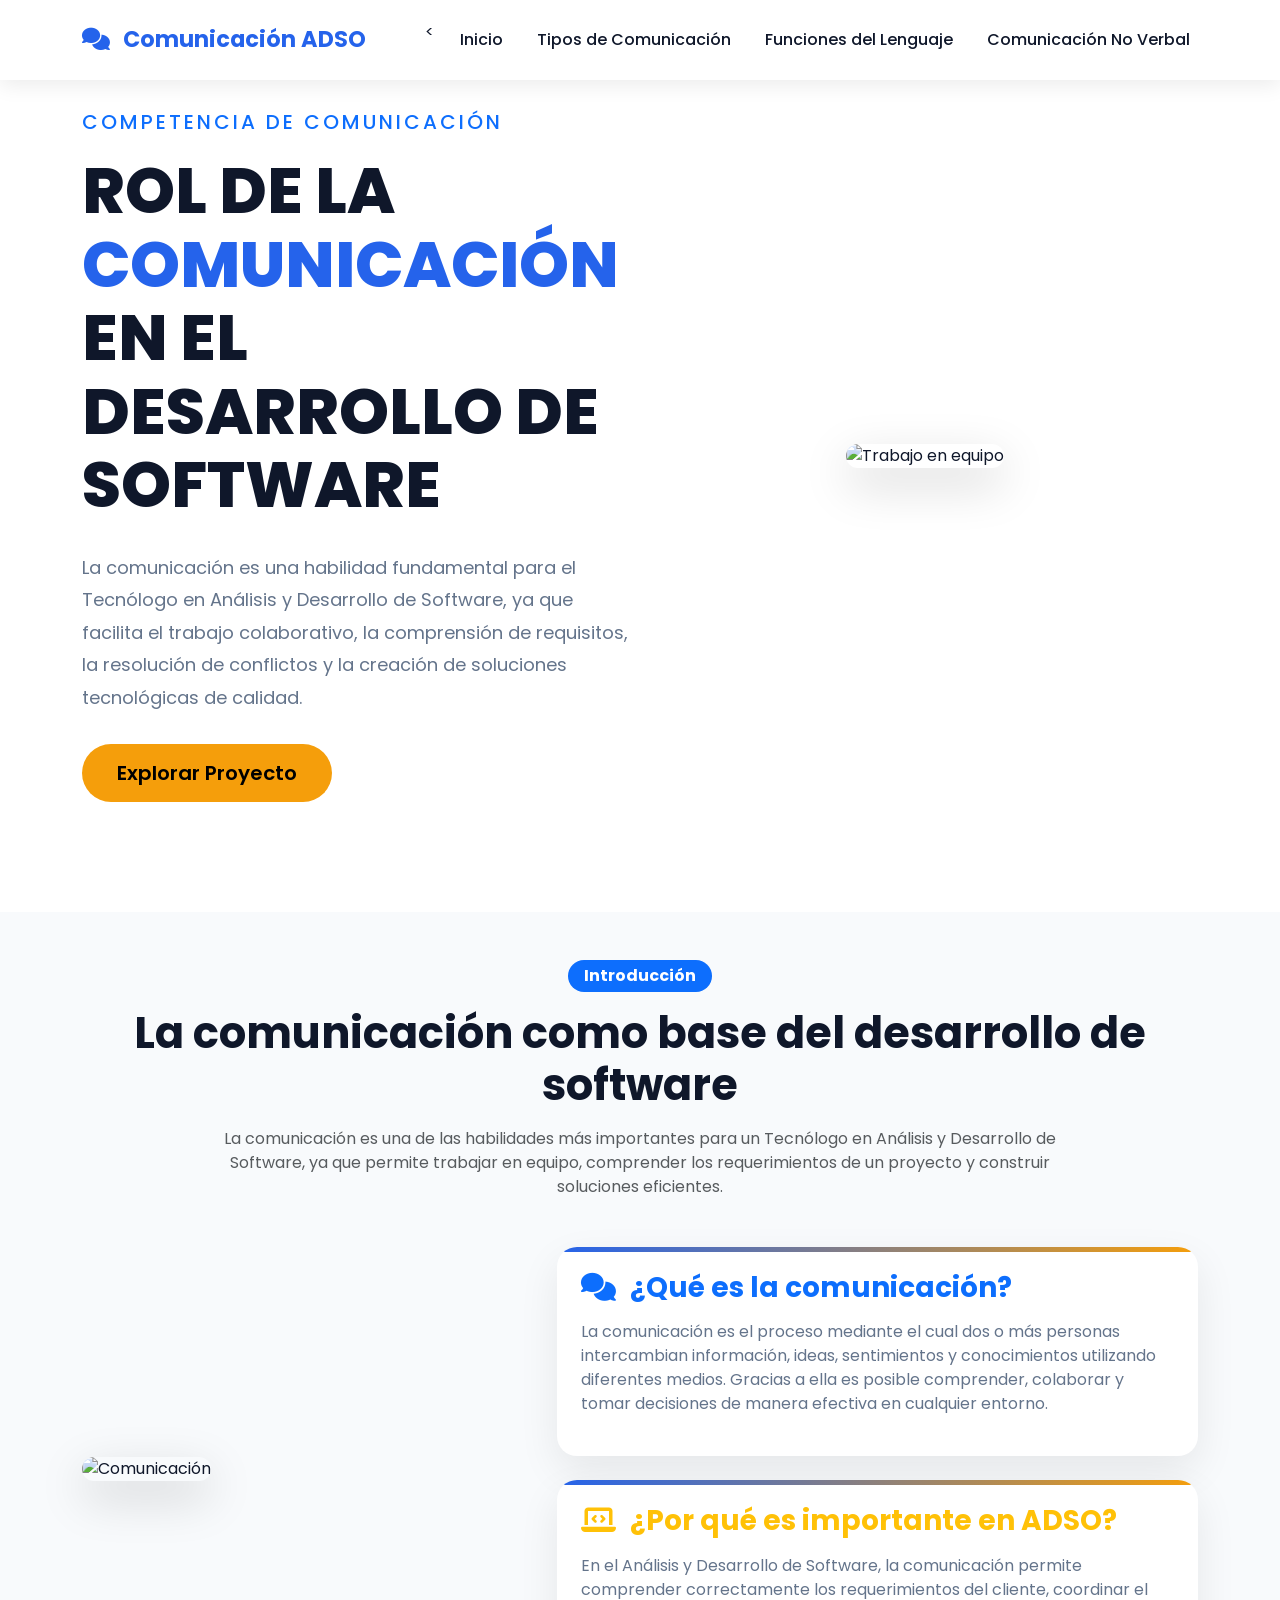
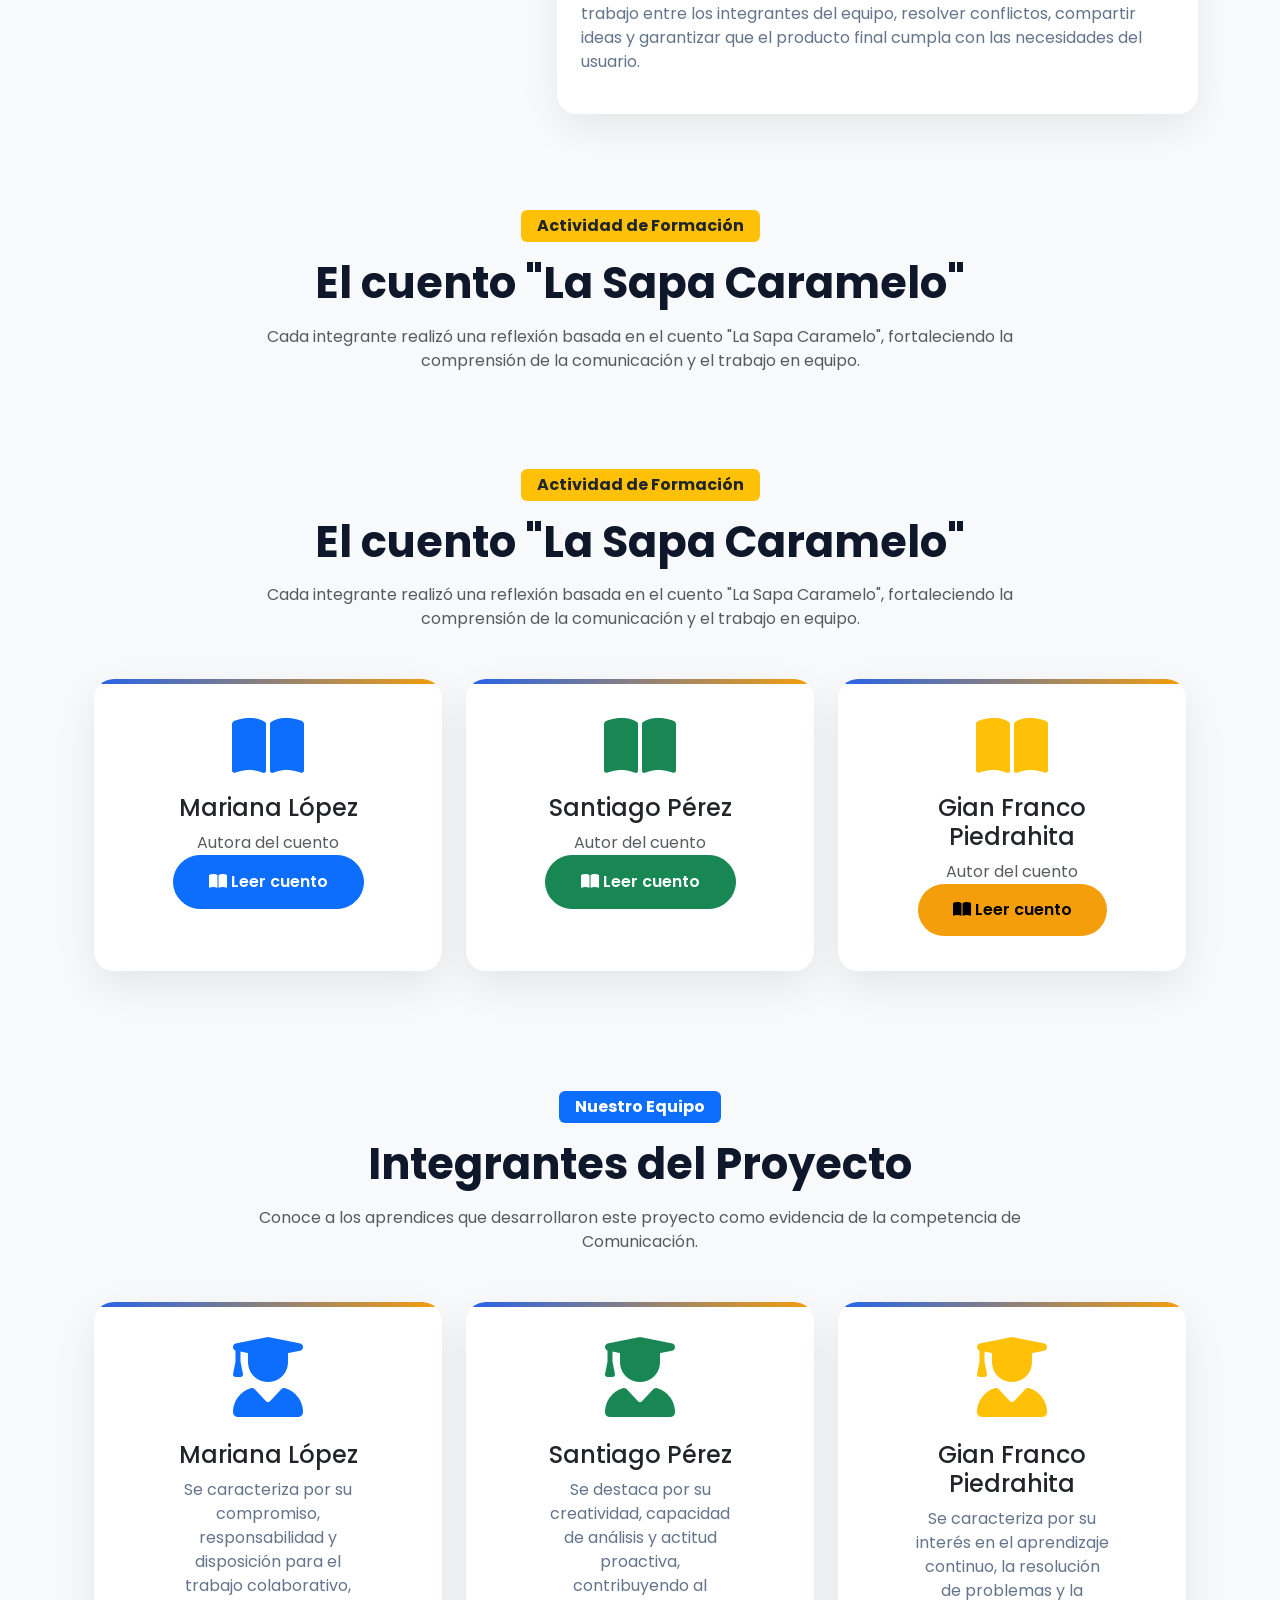
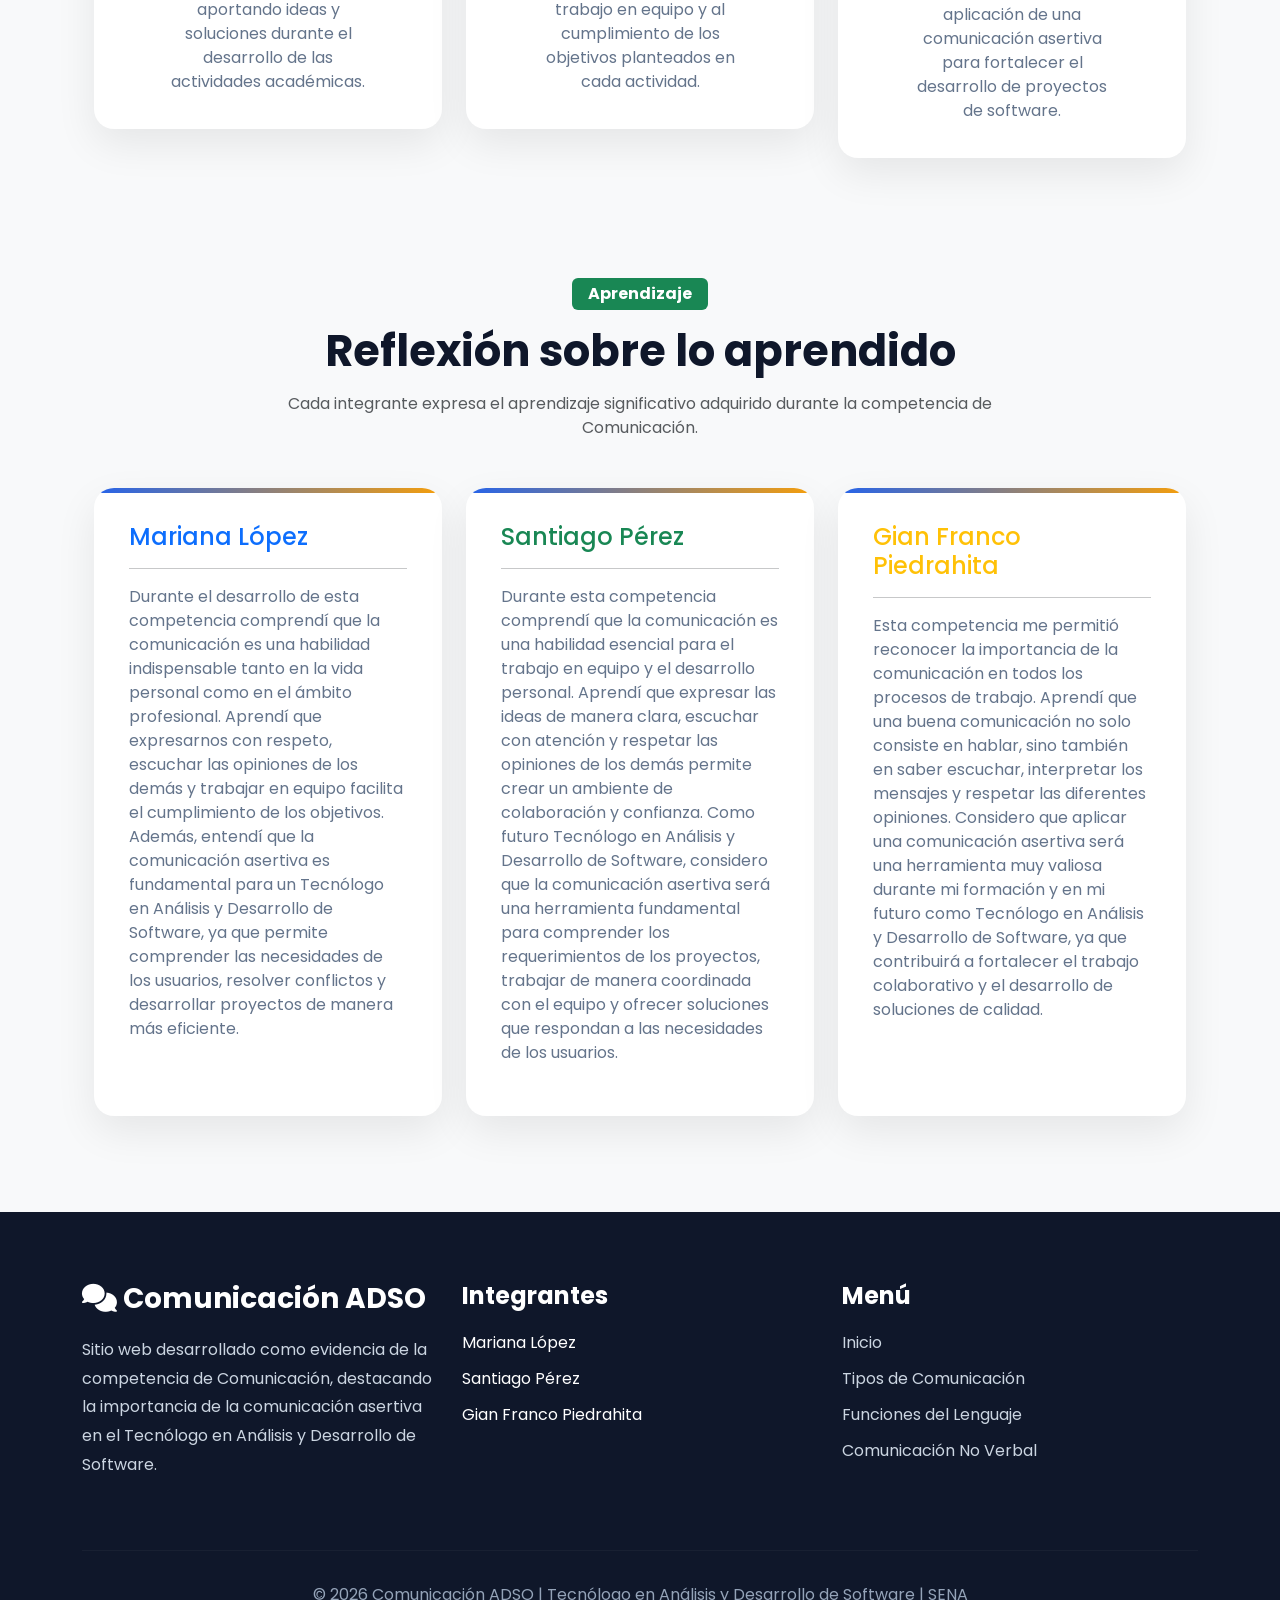
==== index.html @ 1571d2d2 "Primer commit" ====
<!DOCTYPE html>
<html lang="es">

<head>

    <meta charset="UTF-8">

    <meta http-equiv="X-UA-Compatible" content="IE=edge">

    <meta name="viewport" content="width=device-width, initial-scale=1.0">

    <title>Comunicación Asertiva | ADSO</title>

    <!-- Bootstrap -->

    <link href="https://cdn.jsdelivr.net/npm/bootstrap@5.3.3/dist/css/bootstrap.min.css" rel="stylesheet">

    <!-- Iconos -->

    <link rel="stylesheet"
        href="https://cdnjs.cloudflare.com/ajax/libs/font-awesome/6.6.0/css/all.min.css">

    <!-- Animaciones -->

    <link href="https://unpkg.com/aos@2.3.4/dist/aos.css" rel="stylesheet">

    <!-- Google Fonts -->

    <link
        href="https://fonts.googleapis.com/css2?family=Poppins:wght@300;400;500;600;700;800&display=swap"
        rel="stylesheet">

    <link rel="stylesheet" href="css/style.css">

</head>

<body>



<!--===================== NAVBAR =====================-->

<nav class="navbar navbar-expand-lg fixed-top">

<div class="container">

<a class="navbar-brand fw-bold" href="index.html">

<i class="fa-solid fa-comments"></i>

Comunicación ADSO

</a>

<button class="navbar-toggler"
type="button"
data-bs-toggle="collapse"
data-bs-target="#menu">

<span class="navbar-toggler-icon"></span>

</button>

<div class="collapse navbar-collapse"
id="menu">

<ul class="navbar-nav ms-auto">

<li class="nav-item">

<a class="nav-link" href="index.html">



</a>

</li>

<li class="nav-item">

<<li class="nav-item">
    <a class="nav-link" href="index.html">Inicio</a>
</li>

<li class="nav-item">
    <a class="nav-link" href="tipo-de-comunicacion.html">
        Tipos de Comunicación
    </a>
</li>

<li class="nav-item">
    <a class="nav-link" href="funciones-del-lenguaje.html">
        Funciones del Lenguaje
    </a>
</li>

<li class="nav-item">
    <a class="nav-link" href="comunicacion-no-verbal.html">
        Comunicación No Verbal
    </a>
</li>

</li>

</ul>

</div>

</div>

</nav>





<!--================ HERO =================-->

<section id="inicio" class="hero">

<div class="container">

<div class="row align-items-center">

<div class="col-lg-6" data-aos="fade-right">

<h5 class="text-primary">

COMPETENCIA DE COMUNICACIÓN

</h5>

<h1>

ROL DE LA

<span>

COMUNICACIÓN

</span>

EN EL

DESARROLLO

DE SOFTWARE

</h1>

<p>

La comunicación es una habilidad fundamental para el Tecnólogo en Análisis y Desarrollo de Software, ya que facilita el trabajo colaborativo, la comprensión de requisitos, la resolución de conflictos y la creación de soluciones tecnológicas de calidad.

</p>

<a href="#introduccion"

class="btn btn-warning btn-lg">

Explorar Proyecto

</a>

</div>

<div class="col-lg-6 text-center"

data-aos="fade-left">

<img
src="https://images.pexels.com/photos/3183197/pexels-photo-3183197.jpeg?auto=compress&cs=tinysrgb&w=900"
class="img-fluid hero-img rounded-4 shadow-lg"
alt="Trabajo en equipo">
</div>

</div>

</div>

</section>






<!--================ INTRODUCCIÓN =================-->

<section id="introduccion" class="py-5">

    <div class="container">

        <div class="text-center mb-5" data-aos="fade-up">

            <span class="badge bg-primary fs-6 px-3 py-2">Introducción</span>

            <h2 class="mt-3 fw-bold">La comunicación como base del desarrollo de software</h2>

            <p class="text-muted w-75 mx-auto">
                La comunicación es una de las habilidades más importantes para un Tecnólogo en Análisis y Desarrollo de Software, ya que permite trabajar en equipo, comprender los requerimientos de un proyecto y construir soluciones eficientes.
            </p>

        </div>

        <div class="row align-items-center">

            <div class="col-lg-5 mb-4" data-aos="fade-right">

                <img
                    src="https://images.pexels.com/photos/3183197/pexels-photo-3183197.jpeg?auto=compress&cs=tinysrgb&w=900"
                    class="img-fluid rounded-4 shadow-lg"
                    alt="Comunicación">

            </div>

            <div class="col-lg-7">

                <div class="card shadow border-0 mb-4" data-aos="fade-left">

                    <div class="card-body p-4">

                        <h3 class="text-primary mb-3">
                            <i class="fa-solid fa-comments me-2"></i>
                            ¿Qué es la comunicación?
                        </h3>

                        <p>
                            La comunicación es el proceso mediante el cual dos o más personas intercambian información, ideas, sentimientos y conocimientos utilizando diferentes medios. Gracias a ella es posible comprender, colaborar y tomar decisiones de manera efectiva en cualquier entorno.
                        </p>

                    </div>

                </div>

                <div class="card shadow border-0" data-aos="fade-left" data-aos-delay="200">

                    <div class="card-body p-4">

                        <h3 class="text-warning mb-3">
                            <i class="fa-solid fa-laptop-code me-2"></i>
                            ¿Por qué es importante en ADSO?
                        </h3>

                        <p>
                            En el Análisis y Desarrollo de Software, la comunicación permite comprender correctamente los requerimientos del cliente, coordinar el trabajo entre los integrantes del equipo, resolver conflictos, compartir ideas y garantizar que el producto final cumpla con las necesidades del usuario.
                        </p>

                    </div>

                </div>

            </div>

        </div>

    </div>

</section>

<!--================ LA SAPA CARAMELO =================-->

<section id="sapa" class="py-5 bg-light">

    <div class="container">

        <div class="text-center mb-5" data-aos="fade-up">

            <span class="badge bg-warning text-dark fs-6 px-3 py-2">
                Actividad de Formación
            </span>

            <h2 class="mt-3 fw-bold">El cuento "La Sapa Caramelo"</h2>

            <p class="text-muted w-75 mx-auto">
                Cada integrante realizó una reflexión basada en el cuento "La Sapa Caramelo",
                fortaleciendo la comprensión de la comunicación y el trabajo en equipo.
            </p>

        </div>

        <sectio class="row g-4">

            <!--================ LA SAPA CARAMELO =================-->

<section id="sapa" class="py-5 bg-light">

    <div class="container">

        <div class="text-center mb-5" data-aos="fade-up">

            <span class="badge bg-warning text-dark fs-6 px-3 py-2">
                Actividad de Formación
            </span>

            <h2 class="mt-3 fw-bold">
                El cuento "La Sapa Caramelo"
            </h2>

            <p class="text-muted w-75 mx-auto">
                Cada integrante realizó una reflexión basada en el cuento "La Sapa Caramelo",
                fortaleciendo la comprensión de la comunicación y el trabajo en equipo.
            </p>

        </div>

        <div class="row g-4">

            <!-- Mariana -->

            <div class="col-lg-4">

                <div class="card h-100 shadow border-0">

                    <div class="card-body text-center">

                        <i class="fa-solid fa-book-open fa-4x text-primary mb-3"></i>

                        <h4>Mariana López</h4>

                        <p class="text-muted">
                            Autora del cuento
                        </p>

                        <button class="btn btn-primary"
                                data-bs-toggle="modal"
                                data-bs-target="#cuentoMariana">

                            <i class="fa-solid fa-book-open"></i>

                            Leer cuento

                        </button>

                    </div>

                </div>

            </div>

            <!-- Santiago -->

            <div class="col-lg-4">

                <div class="card h-100 shadow border-0">

                    <div class="card-body text-center">

                        <i class="fa-solid fa-book-open fa-4x text-success mb-3"></i>

                        <h4>Santiago Pérez</h4>

                        <p class="text-muted">
                            Autor del cuento
                        </p>

                        <button class="btn btn-success"
                                data-bs-toggle="modal"
                                data-bs-target="#cuentoSantiago">

                            <i class="fa-solid fa-book-open"></i>

                            Leer cuento

                        </button>

                    </div>

                </div>

            </div>

            <!-- Gian -->

            <div class="col-lg-4">

                <div class="card h-100 shadow border-0">

                    <div class="card-body text-center">

                        <i class="fa-solid fa-book-open fa-4x text-warning mb-3"></i>

                        <h4>Gian Franco Piedrahita</h4>

                        <p class="text-muted">
                            Autor del cuento
                        </p>

                        <button class="btn btn-warning"
                                data-bs-toggle="modal"
                                data-bs-target="#cuentoGian">

                            <i class="fa-solid fa-book-open"></i>

                            Leer cuento

                        </button>

                    </div>

                </div>

            </div>

        </div>

    </div>

</section>

<!--================ MODAL MARIANA =================-->

<div class="modal fade" id="cuentoMariana" tabindex="-1">

    <div class="modal-dialog modal-lg modal-dialog-scrollable modal-dialog-centered">

        <div class="modal-content">

            <div class="modal-header">

                <h4 class="modal-title">

                    📖 La Sapa Caramelo

                </h4>

                <button type="button"
                        class="btn-close"
                        data-bs-dismiss="modal">
                </button>

            </div>

            <div class="modal-body">

                <h5 class="text-primary">Mariana López</h5>

                <hr>

                <p>

                    Estaba la sapa caramelo sentada en la orilla de el río Cauca en el peñasco más alto de la  región mirando el agua como corría, mientras la sapa estaba mirando el hermoso río de un momento a otro empezó hacer frio ante eso ella no estaba abrigaba y ño se acordaba de aue estaba agripada y le empzaron a salir “moco”. Ella encontró una “estaca” y con esa podía entretenerse  jugando con el césped mientras esperaba a un amigo. Cuando llego el amigo que estaba esperando que era don sapo, cuando estos llegaron se iban a ir para otra parte de el río, pero la sapa estaba sin zapatos ya que se lo había quitado, y cuando se los iba a volver a poner había un “nudo” horrible en su zapato casi no lo desatan, don sapo traía con él unos grandes refrescos , el le paso un refresco a la sapa, pero la sapa no fue capaz de quitarle la “tapa” entonces don sapo le ayudó en eso , pero se demoró en destaparlo ya que estaba muy duro. Mientras eso el sapo y la sapa hablaban hasta que tocaron un tema donde ambos tenían la “ esperanza” de que el dia se arreglara ya que el río estaba muy lindo, ante las horas pasadas el dia de arreglo y pudieron meterse en el río

                </p>

            </div>

            <div class="modal-footer">

                <button class="btn btn-secondary"
                        data-bs-dismiss="modal">

                    Cerrar

                </button>

            </div>

        </div>

    </div>

</div>

<!--================ MODAL SANTIAGO =================-->

<div class="modal fade" id="cuentoSantiago" tabindex="-1">

    <div class="modal-dialog modal-lg modal-dialog-scrollable modal-dialog-centered">

        <div class="modal-content">

            <div class="modal-header">

                <h4 class="modal-title">

                    📖 La Sapa Caramelo

                </h4>

                <button type="button"
                        class="btn-close"
                        data-bs-dismiss="modal">
                </button>

            </div>

            <div class="modal-body">

                <h5 class="text-success">Santiago Pérez</h5>

                <hr>

                <p>

                   
Estabalasapacaramelosentadaalaorilladelriocaucaenelpeñascomásaltodelaregión,
eselugarlecausabatranquilidad,lasapacaramelosolíairallíparapensaryleer,undíade
caminoalpeñascodesiempreellasentíaalgoincómodoensunariz,asíqueelladecide
investigarqueera,parasusorpresaeraunmocoquedecideretirarseyponerloenuna
hoja,ensutrayectoalpeñascodebíapasarporvariosportonesqueestabanhechoscon
estacas,algunosdeesosportonesestabanamarradosconnudos,queporlogeneralala
sapacaramelolecostabamuchovolverahacer,alllegaralpeñascoelladecidetomarun
pocodeagua,asíquedecidequitarlatapadesutermoybeberunpocodeagua,ella
siempreseguíaunaespeciederitualalllegaralpeñasco,esteconsistíaensacarsulibroy
libretayluegosesientaenelpeñascoyempiezaaescribirensulibretasihayalguna
esperanzaparaella,sientenoperteneceraningúnlugar,constantementeintentacosas
nuevasparabuscaralgoenloqueseamedianamentebuena,perocadaintentoesmás
decepcionante,sesientecansadadeintentareintentarsinningúnresultado,sinembargo
aúnnopierdesuilusióndeencontraralgo

                </p>

            </div>

            <div class="modal-footer">

                <button class="btn btn-secondary"
                        data-bs-dismiss="modal">

                    Cerrar

                </button>

            </div>

        </div>

    </div>

</div>

<!--================ MODAL GIAN =================-->

<div class="modal fade" id="cuentoGian" tabindex="-1">

    <div class="modal-dialog modal-lg modal-dialog-scrollable modal-dialog-centered">

        <div class="modal-content">

            <div class="modal-header">

                <h4 class="modal-title">

                    📖 La Sapa Caramelo

                </h4>

                <button type="button"
                        class="btn-close"
                        data-bs-dismiss="modal">
                </button>

            </div>

            <div class="modal-body">

                <h5 class="text-warning">Gian Franco Piedrahita</h5>

                <hr>

                <p>

                   La sapa caramelo


estaba la Sapa caramelo sentada en la orilla de rio cauca en el peñasco mas alto de la región, desde aquel peñasco la sapa caramelo miraba el horizonte, pensando en como se dirigira de regreso a casa, al descender de dicho peñasco, la brisa del rio le dio un poco de congestion nasal lo cual genero que un MOCO, después de limpiarse dicho moco, siguió rio abajo a ver que le deparaba el destino, hasta que 10 minutos después de una caminata encontró una ESTACA al otro lado del rio, busco la entrada que conectaba con dicha estaca y vio un NUDO un tanto difícil de desatar pero al cabo de 5 minutos lo logro y pudo pasar.

al adentrarse mas en lo profundo del bosque encontró una TAPA con forma de escudo que conectaba a un bunker a plena vista, tenia olores raros y conocidos que le resultaban muy familiar, se adentro más en el bunker y era su familia esperandolo, la sapa caramelo tiene alzaimer y su familia aun tiene la ESPERANZA de que un dia se cure
                </p>

            </div>

            <div class="modal-footer">

                <button class="btn btn-secondary"
                        data-bs-dismiss="modal">

                    Cerrar

                </button>

            </div>

        </div>

    </div>

</div>
<!--================ INTEGRANTES =================-->

<section id="integrantes" class="py-5">

    <div class="container">

        <div class="text-center mb-5" data-aos="fade-up">

            <span class="badge bg-primary px-3 py-2 fs-6">
                Nuestro Equipo
            </span>

            <h2 class="mt-3 fw-bold">
                Integrantes del Proyecto
            </h2>

            <p class="text-muted">
                Conoce a los aprendices que desarrollaron este proyecto como evidencia de la competencia de Comunicación.
            </p>

        </div>

        <div class="row g-4">

            <div class="col-lg-4">

                <div class="card integrante-card shadow">

                    <div class="card-body text-center">

                        <i class="fa-solid fa-user-graduate fa-5x text-primary mb-4"></i>

                        <h4>Mariana López</h4>

                        <p>

                           Se caracteriza por su compromiso, responsabilidad y disposición para el trabajo colaborativo, aportando ideas y soluciones durante el desarrollo de las actividades académicas.

                        </p>

                    </div>

                </div>

            </div>

            <div class="col-lg-4">

                <div class="card integrante-card shadow">

                    <div class="card-body text-center">

                        <i class="fa-solid fa-user-graduate fa-5x text-success mb-4"></i>

                        <h4>Santiago Pérez</h4>

                        <p>

                            
 Se destaca por su creatividad, capacidad de análisis y actitud proactiva, contribuyendo al trabajo en equipo y al cumplimiento de los objetivos planteados en cada actividad.


                        </p>

                    </div>

                </div>

            </div>

            <div class="col-lg-4">

                <div class="card integrante-card shadow">

                    <div class="card-body text-center">

                        <i class="fa-solid fa-user-graduate fa-5x text-warning mb-4"></i>

                        <h4>Gian Franco Piedrahita</h4>

                        <p>

                           Se caracteriza por su interés en el aprendizaje continuo, la resolución de problemas y la aplicación de una comunicación asertiva para fortalecer el desarrollo de proyectos de software.

                        </p>

                    </div>

                </div>

            </div>

        </div>

    </div>

</section>

<!--================ APRENDIZAJE =================-->

<section id="aprendizaje" class="py-5 bg-light">

    <div class="container">

        <div class="text-center mb-5">

            <span class="badge bg-success px-3 py-2 fs-6">

                Aprendizaje

            </span>

            <h2 class="mt-3 fw-bold">

                Reflexión sobre lo aprendido

            </h2>

            <p class="text-muted">

                Cada integrante expresa el aprendizaje significativo adquirido durante la competencia de Comunicación.

            </p>

        </div>

        <div class="row g-4">

            <div class="col-lg-4">

                <div class="card shadow h-100">

                    <div class="card-body">

                        <h4 class="text-primary">

                            Mariana López

                        </h4>

                        <hr>

                        <p>

                           Durante el desarrollo de esta competencia comprendí que la comunicación es una habilidad indispensable tanto en la vida personal como en el ámbito profesional. Aprendí que expresarnos con respeto, escuchar las opiniones de los demás y trabajar en equipo facilita el cumplimiento de los objetivos. Además, entendí que la comunicación asertiva es fundamental para un Tecnólogo en Análisis y Desarrollo de Software, ya que permite comprender las necesidades de los usuarios, resolver conflictos y desarrollar proyectos de manera más eficiente.

                        </p>

                    </div>

                </div>

            </div>

            <div class="col-lg-4">

                <div class="card shadow h-100">

                    <div class="card-body">

                        <h4 class="text-success">

                            Santiago Pérez

                        </h4>

                        <hr>

                        <p>

                            Durante esta competencia comprendí que la comunicación es una habilidad esencial para el trabajo en equipo y el desarrollo personal. Aprendí que expresar las ideas de manera clara, escuchar con atención y respetar las opiniones de los demás permite crear un ambiente de colaboración y confianza. Como futuro Tecnólogo en Análisis y Desarrollo de Software, considero que la comunicación asertiva será una herramienta fundamental para comprender los requerimientos de los proyectos, trabajar de manera coordinada con el equipo y ofrecer soluciones que respondan a las necesidades de los usuarios.

                        </p>

                    </div>

                </div>

            </div>

            <div class="col-lg-4">

                <div class="card shadow h-100">

                    <div class="card-body">

                        <h4 class="text-warning">

                            Gian Franco Piedrahita

                        </h4>

                        <hr>

                        <p>

                            Esta competencia me permitió reconocer la importancia de la comunicación en todos los procesos de trabajo. Aprendí que una buena comunicación no solo consiste en hablar, sino también en saber escuchar, interpretar los mensajes y respetar las diferentes opiniones. Considero que aplicar una comunicación asertiva será una herramienta muy valiosa durante mi formación y en mi futuro como Tecnólogo en Análisis y Desarrollo de Software, ya que contribuirá a fortalecer el trabajo colaborativo y el desarrollo de soluciones de calidad.

                        </p>

                    </div>

                </div>

            </div>

        </div>

    </div>

</section>

</section>

<!-- Bootstrap -->

<script src="https://cdn.jsdelivr.net/npm/bootstrap@5.3.3/dist/js/bootstrap.bundle.min.js"></script>

<!-- Animaciones -->

<script src="https://unpkg.com/aos@2.3.4/dist/aos.js"></script>

<script>

AOS.init();

</script>

<!-- JavaScript -->
<script src="js/app.js"></script>

<!--================ FOOTER =================-->

<footer class="footer">

    <div class="container">

        <div class="row">

            <div class="col-lg-4 mb-4">

                <h3>
                    <i class="fa-solid fa-comments"></i>
                    Comunicación ADSO
                </h3>

                <p>
                    Sitio web desarrollado como evidencia de la competencia de Comunicación,
                    destacando la importancia de la comunicación asertiva en el Tecnólogo
                    en Análisis y Desarrollo de Software.
                </p>

            </div>

            <div class="col-lg-4 mb-4">

                <h4>Integrantes</h4>

                <ul class="list-unstyled">

                    <li>Mariana López</li>

                    <li>Santiago Pérez</li>

                    <li>Gian Franco Piedrahita</li>

                </ul>

            </div>

            <div class="col-lg-4">

                <h4>Menú</h4>

                <ul class="list-unstyled">

                    <li><a href="#inicio">Inicio</a></li>

                    <li><a href="#tipos">Tipos de Comunicación</a></li>

                    <li><a href="#lenguaje">Funciones del Lenguaje</a></li>

                    <li><a href="#noverbal">Comunicación No Verbal</a></li>

                </ul>

            </div>

        </div>

        <hr>

        <div class="text-center">

            <p>

                © 2026 Comunicación ADSO |
                Tecnólogo en Análisis y Desarrollo de Software |
                SENA

            </p>

        </div>

    </div>

</footer>

</body>

</html>
---- css/style.css ----
/*==========================
  GOOGLE FONT
==========================*/
@import url('https://fonts.googleapis.com/css2?family=Poppins:wght@300;400;500;600;700;800&display=swap');

/*==========================
  VARIABLES
==========================*/
:root{

    --primary:#2563EB;
    --primary-dark:#1E3A8A;
    --secondary:#F59E0B;
    --light:#F8FAFC;
    --white:#ffffff;
    --dark:#0F172A;
    --gray:#64748B;
    --border:#E2E8F0;

}

/*==========================
 RESET
==========================*/

*{
    margin:0;
    padding:0;
    box-sizing:border-box;
}

html{
    scroll-behavior:smooth;
}

body{

    font-family:'Poppins',sans-serif;
    background:#fff;
    color:var(--dark);
    overflow-x:hidden;

}

/*==========================
 NAVBAR
==========================*/

.navbar{

    padding:18px 0;
    background:rgba(255,255,255,.85);
    backdrop-filter:blur(15px);
    box-shadow:0 5px 20px rgba(0,0,0,.08);

}

.navbar-brand{

    color:var(--primary);
    font-size:1.4rem;
    font-weight:700;

}

.navbar-brand i{

    margin-right:8px;

}

.nav-link{

    color:var(--dark);
    margin-left:18px;
    font-weight:500;
    transition:.3s;

}

.nav-link:hover{

    color:var(--primary);

}

/*==========================
 HERO
==========================*/

.hero{

    min-height:100vh;
    display:flex;
    align-items:center;

    background:
    linear-gradient(rgba(255,255,255,.90),rgba(255,255,255,.90)),
    url("../img/comunicacion.jpg");

    background-size:cover;
    background-position:center;

}

.hero h5{

    color:var(--primary);
    letter-spacing:3px;
    margin-bottom:20px;

}

.hero h1{

    font-size:4rem;
    font-weight:800;
    line-height:1.15;

}

.hero span{

    color:var(--primary);

}

.hero p{

    color:var(--gray);
    margin:30px 0;
    font-size:18px;
    line-height:1.8;

}

.hero-img{

    width:95%;
    animation:flotar 4s infinite ease-in-out;

}

/*==========================
 BOTONES
==========================*/

.btn{

    border-radius:40px;
    padding:14px 35px;
    font-weight:600;
    transition:.4s;

}

.btn-warning{

    background:var(--secondary);
    border:none;

}

.btn-warning:hover{

    transform:translateY(-5px);

    box-shadow:0 15px 30px rgba(245,158,11,.35);

}

/*==========================
 SECCIONES
==========================*/

section{

    padding:110px 0;

}

section h2{

    font-size:2.7rem;
    font-weight:700;
    margin-bottom:15px;

}

section p{

    color:var(--gray);

}

/*==========================
 TARJETAS
==========================*/

.card{

    border:none;
    border-radius:20px;
    transition:.4s;
    overflow:hidden;

}

.card:hover{

    transform:translateY(-10px);

    box-shadow:0 20px 40px rgba(0,0,0,.12);

}

.card-body{

    padding:35px;

}

.card h3{

    color:var(--primary);
    margin-bottom:20px;

}

/*==========================
LA SAPA CARAMELO
==========================*/

#sapa{

    background:#fff;

}

#sapa .card{

    border-radius:20px;
    transition:.4s;

}

#sapa .card:hover{

    transform:translateY(-10px);

}

#sapa i{

    transition:.4s;

}

#sapa .card:hover i{

    transform:scale(1.15) rotate(-5deg);

}
/*==========================
 TITULOS
==========================*/

.text-center p{

    width:70%;
    margin:auto;

}

/*==========================
 SOMBRAS
==========================*/

.shadow{

    box-shadow:0 15px 40px rgba(0,0,0,.08)!important;

}

/*==========================
 ANIMACIONES
==========================*/

@keyframes flotar{

    0%{

        transform:translateY(0px);

    }

    50%{

        transform:translateY(-15px);

    }

    100%{

        transform:translateY(0px);

    }

}

/*==========================
 EFECTOS
==========================*/

img{

    max-width:100%;

}

.card{

    position:relative;

}

.card::before{

    content:"";

    position:absolute;

    width:100%;

    height:5px;

    background:linear-gradient(90deg,#2563EB,#F59E0B);

    top:0;

    left:0;

}

/*==========================
 RESPONSIVE
==========================*/

@media(max-width:992px){

.hero{

text-align:center;

padding-top:140px;

}

.hero h1{

font-size:2.8rem;

}

.hero-img{

margin-top:50px;

width:80%;

}

.text-center p{

width:100%;

}

}

@media(max-width:768px){

.navbar{

padding:10px;

}

.hero h1{

font-size:2.2rem;

}

.hero p{

font-size:16px;

}

section{

padding:80px 0;

}

section h2{

font-size:2rem;

}

.card{

margin-bottom:25px;

}

}

@media(max-width:500px){

.hero h1{

font-size:1.8rem;

}

.btn{

width:100%;

}

}
/*==========================
FOOTER
==========================*/

.footer{

    background:#0F172A;

    color:#fff;

    padding:70px 0 20px;

}

.footer h3,
.footer h4{

    margin-bottom:20px;

    font-weight:700;

}

.footer p{

    color:#CBD5E1;

    line-height:1.8;

}

.footer ul{

    padding-left:0;

}

.footer li{

    list-style:none;

    margin-bottom:12px;

}

.footer a{

    color:#CBD5E1;

    text-decoration:none;

    transition:.3s;

}

.footer a:hover{

    color:#F59E0B;

    padding-left:6px;

}

.footer hr{

    border-color:rgba(255,255,255,.15);

    margin:30px 0;

}

.footer .text-center p{

    color:#94A3B8;

    margin-bottom:0;

}
/*==========================
INTRODUCCIÓN
==========================*/

#introduccion{

    background:#F8FAFC;

}

#introduccion img{

    border-radius:25px;
    transition:.4s;

}

#introduccion img:hover{

    transform:scale(1.03);

}

#introduccion .card{

    border-radius:20px;

}

#introduccion .card h3{

    font-weight:700;

}

#introduccion .badge{

    border-radius:30px;

}
/*==========================
INTEGRANTES
==========================*/

.integrante-card{

    border:none;
    border-radius:20px;
    transition:.4s;

}

.integrante-card:hover{

    transform:translateY(-10px);

}

.integrante-card i{

    transition:.4s;

}

.integrante-card:hover i{

    transform:scale(1.1);

}

/*==========================
APRENDIZAJE
==========================*/

#aprendizaje{

    background:#F8FAFC;

}

#aprendizaje .card{

    border:none;
    border-radius:20px;
    transition:.4s;

}

#aprendizaje .card:hover{

    transform:translateY(-10px);

}
/*======================================
TIPOS DE COMUNICACIÓN
======================================*/

#definicion{

    background:#ffffff;

}

.tipo-card{

    border:none;
    border-radius:20px;
    padding:15px;
    transition:.4s;
    overflow:hidden;
    height:100%;

}

.tipo-card:hover{

    transform:translateY(-12px);

    box-shadow:0 20px 40px rgba(0,0,0,.12);

}

.tipo-card i{

    transition:.4s;

}

.tipo-card:hover i{

    transform:scale(1.2) rotate(-8deg);

}

/* Agresiva */

.agresiva{

    border-top:6px solid #dc3545;

}

.agresiva i{

    color:#dc3545;

}

/* Pasiva */

.pasiva{

    border-top:6px solid #6c757d;

}

.pasiva i{

    color:#6c757d;

}

/* Pasivo-agresiva */

.pasivo{

    border-top:6px solid #f59e0b;

}

.pasivo i{

    color:#f59e0b;

}

/* Asertiva */

.asertiva{

    border-top:6px solid #198754;

}

.asertiva i{

    color:#198754;

}
/*==============================
EVIDENCIAS
===============================*/

.evidencia-card{

    border:none;
    border-radius:20px;
    transition:.4s;

}

.evidencia-card:hover{

    transform:translateY(-12px);

    box-shadow:0 20px 40px rgba(0,0,0,.15);

}

.evidencia-card i{

    transition:.4s;

}

.evidencia-card:hover i{

    transform:scale(1.15);

}
/*==========================
Mini Jakobson
==========================*/

.jakobson-mini{

background:#fff;

padding:25px;

border-radius:20px;

box-shadow:0 15px 40px rgba(0,0,0,.08);

}

.contexto{

width:220px;

margin:auto;

margin-bottom:20px;

}

.middle{

display:flex;

justify-content:space-between;

gap:15px;

margin-bottom:20px;

}

.bottom{

display:flex;

justify-content:center;

gap:20px;

}

.box{

flex:1;

padding:15px;

text-align:center;

border-radius:15px;

background:#f8f9fa;

border:2px solid #E5E7EB;

transition:.3s;

}

.box:hover{

transform:translateY(-5px);

box-shadow:0 10px 20px rgba(0,0,0,.10);

}

.box h6{

font-weight:700;

margin-bottom:8px;

}

.box p{

margin:0;

font-size:14px;

color:#198754;

font-weight:600;

}

.mensaje{

border:2px solid #198754;

background:#ECFDF3;

}

.line{

width:2px;

height:18px;

background:#198754;

margin:auto;

margin-bottom:15px;

}
/*=========================
FUNCIONES
==========================*/

.funcion-info{

border:none;

border-radius:18px;

transition:.4s;

height:100%;

box-shadow:0 10px 25px rgba(0,0,0,.08);

}

.funcion-info:hover{

transform:translateY(-10px);

}

.funcion-info i{

font-size:40px;

color:#16A34A;

margin-bottom:20px;

}

.funcion-info h4{

font-size:22px;

font-weight:700;

margin-bottom:15px;

}
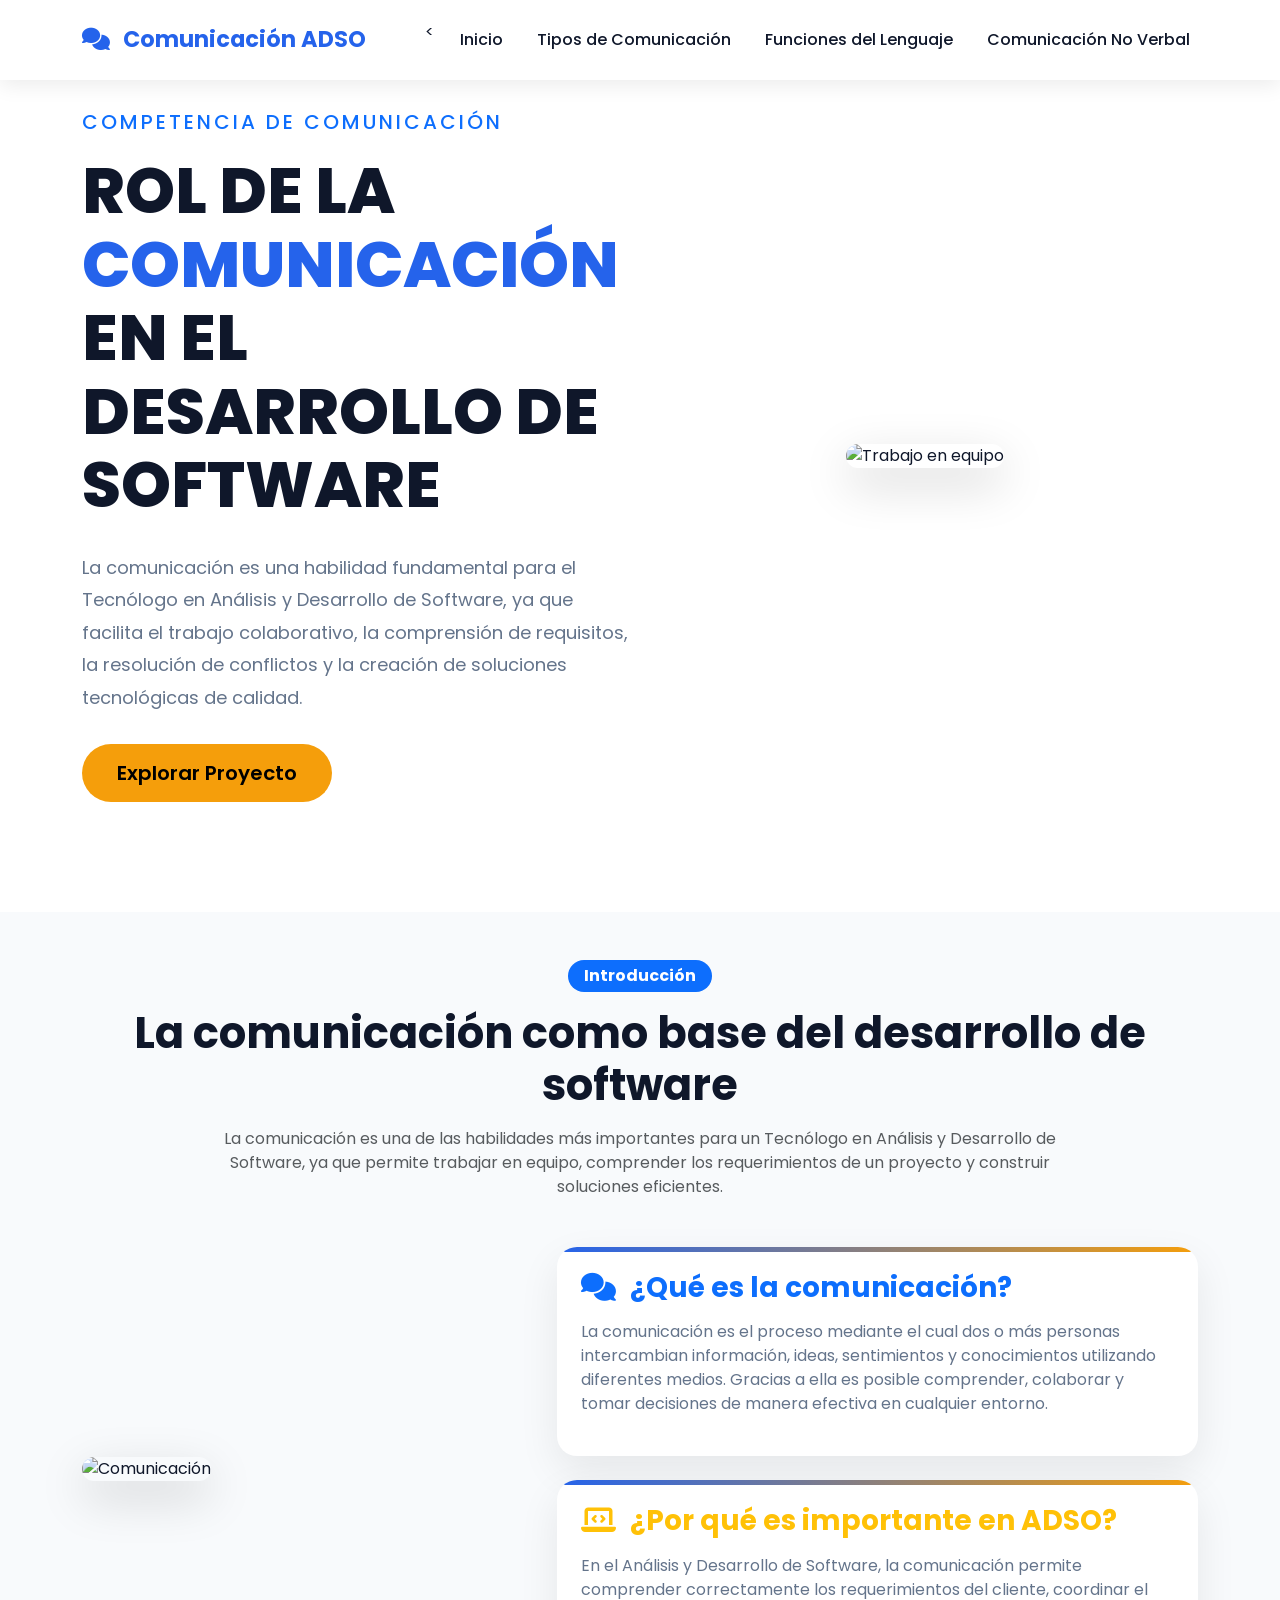
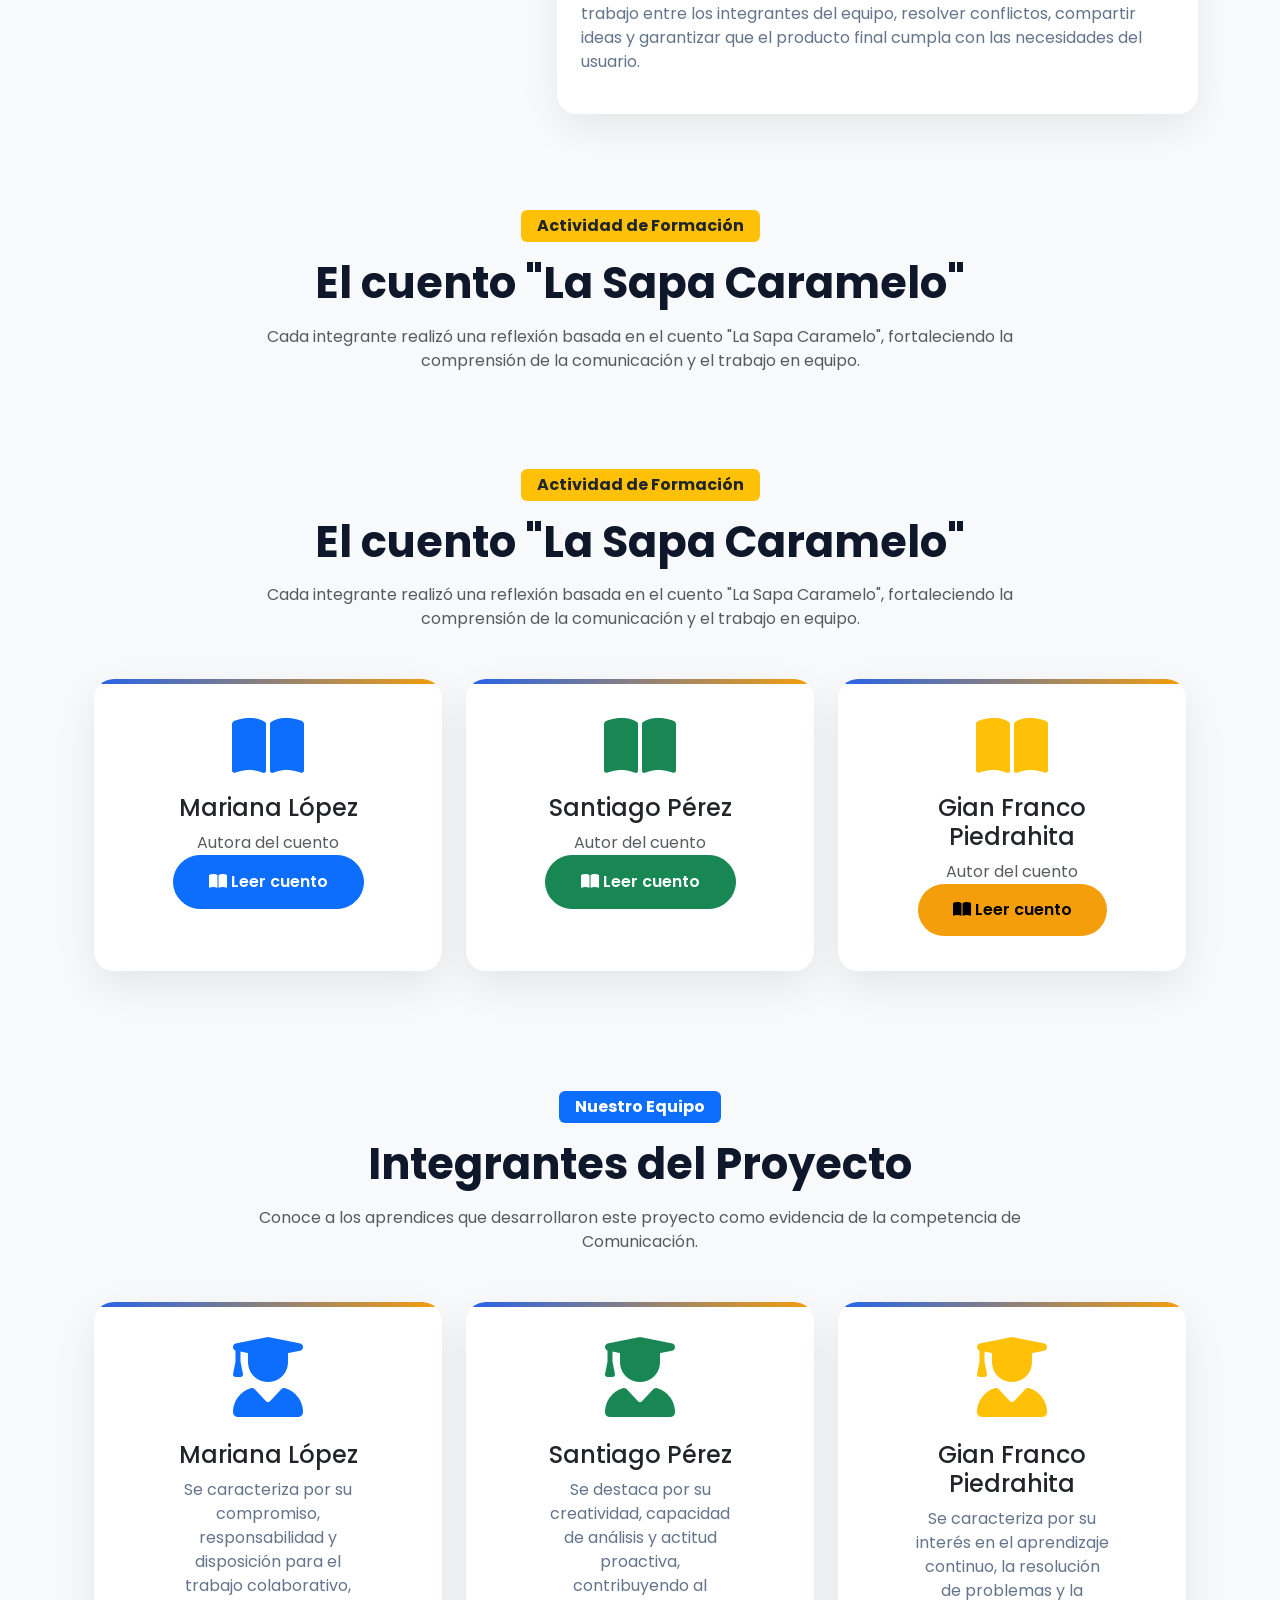
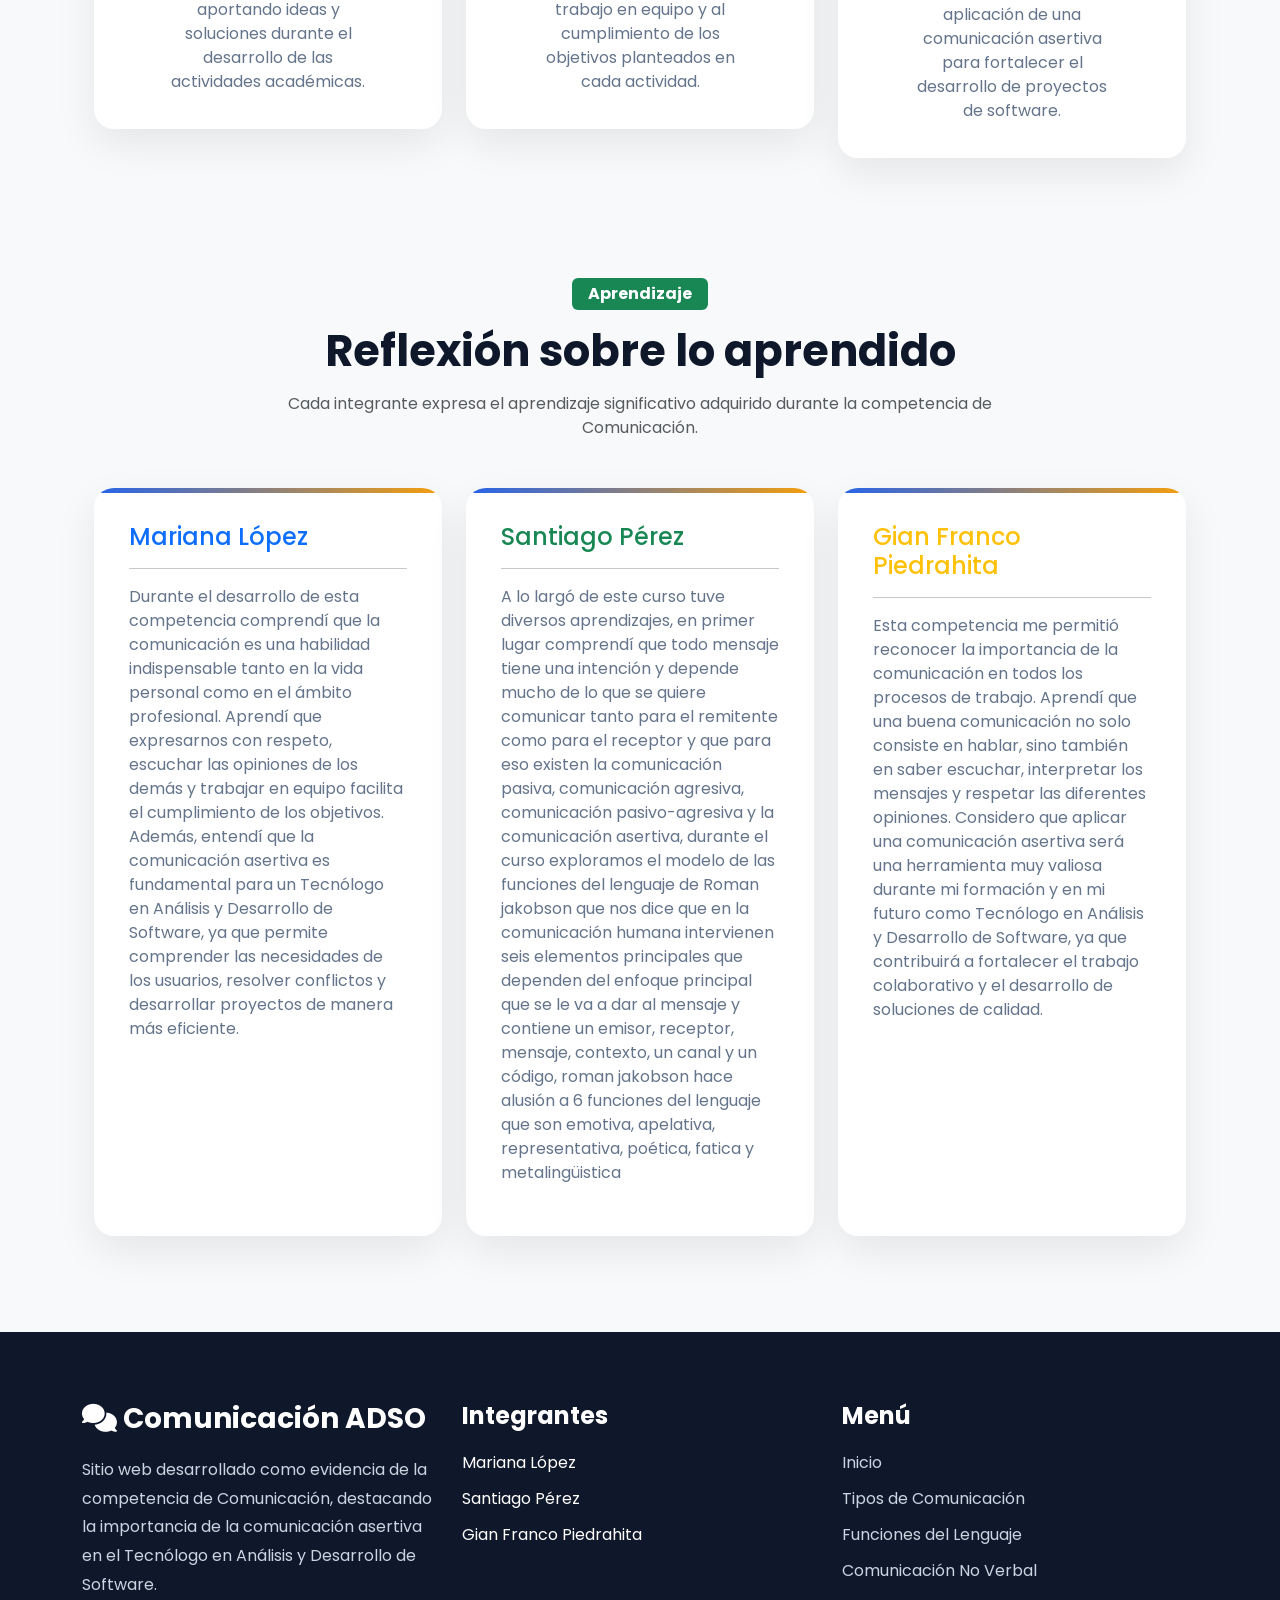
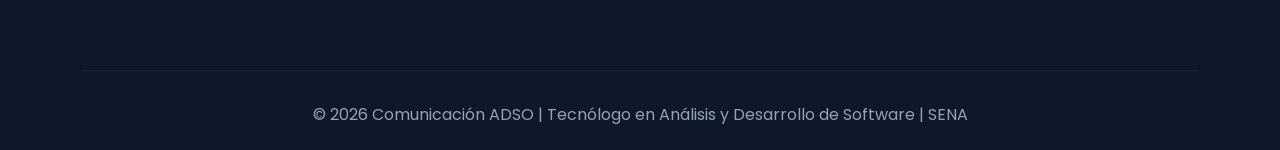
==== commit c9ba4c64: "Update communication reflection in index.html" ====
--- a/index.html
+++ b/index.html
@@ -757,7 +757,7 @@
 
                         <p>
 
-                            Durante esta competencia comprendí que la comunicación es una habilidad esencial para el trabajo en equipo y el desarrollo personal. Aprendí que expresar las ideas de manera clara, escuchar con atención y respetar las opiniones de los demás permite crear un ambiente de colaboración y confianza. Como futuro Tecnólogo en Análisis y Desarrollo de Software, considero que la comunicación asertiva será una herramienta fundamental para comprender los requerimientos de los proyectos, trabajar de manera coordinada con el equipo y ofrecer soluciones que respondan a las necesidades de los usuarios.
+                            A lo largó de este curso tuve diversos aprendizajes, en primer lugar comprendí que todo mensaje tiene una intención y depende mucho de lo que se quiere comunicar tanto para el remitente como para el receptor y que para eso existen la comunicación pasiva, comunicación agresiva, comunicación pasivo-agresiva y la comunicación asertiva, durante el curso exploramos el modelo de las funciones del lenguaje de Roman jakobson que nos dice que en la comunicación humana  intervienen seis elementos principales que dependen del enfoque principal que se le va a dar al mensaje y contiene un emisor, receptor, mensaje, contexto, un canal y un código, roman jakobson hace alusión a 6 funciones del lenguaje que son emotiva, apelativa, representativa, poética, fatica y metalingüistica
 
                         </p>
 
@@ -897,4 +897,4 @@
 
 </body>
 
-</html>+</html>
